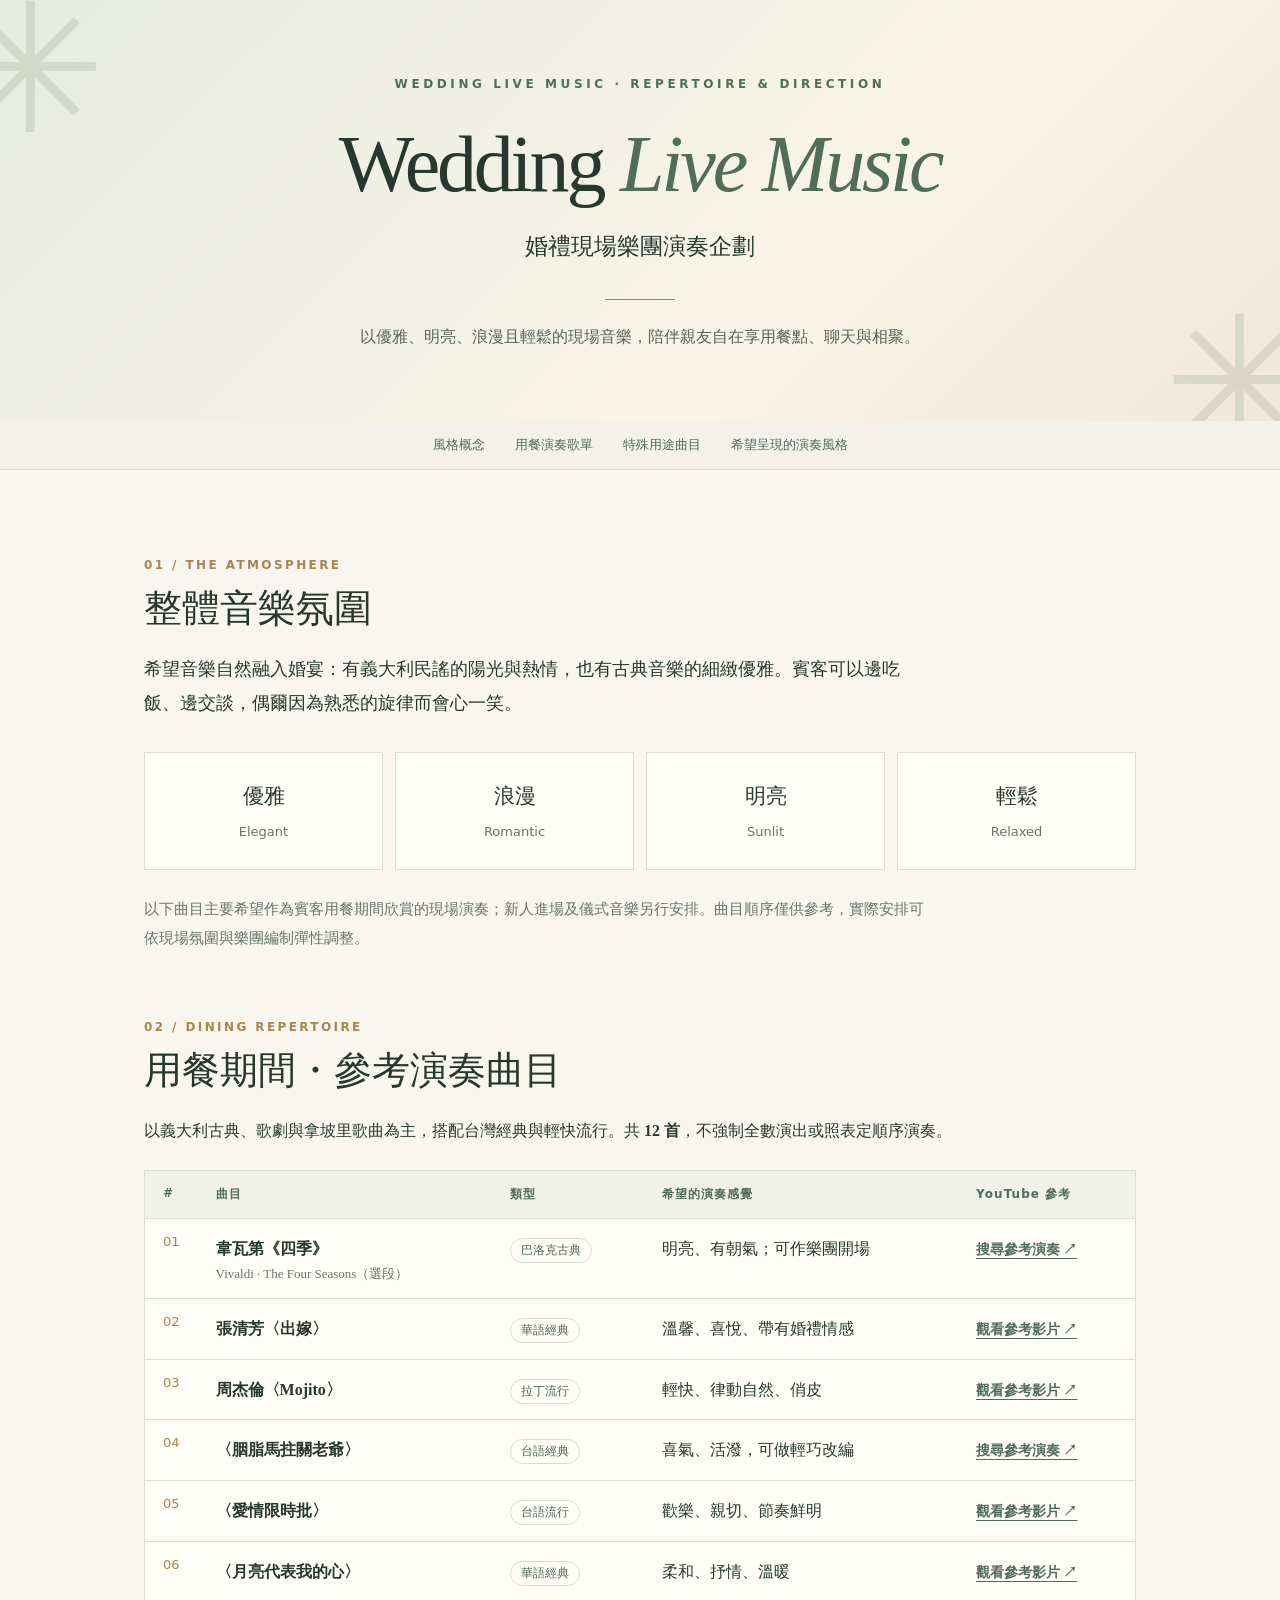
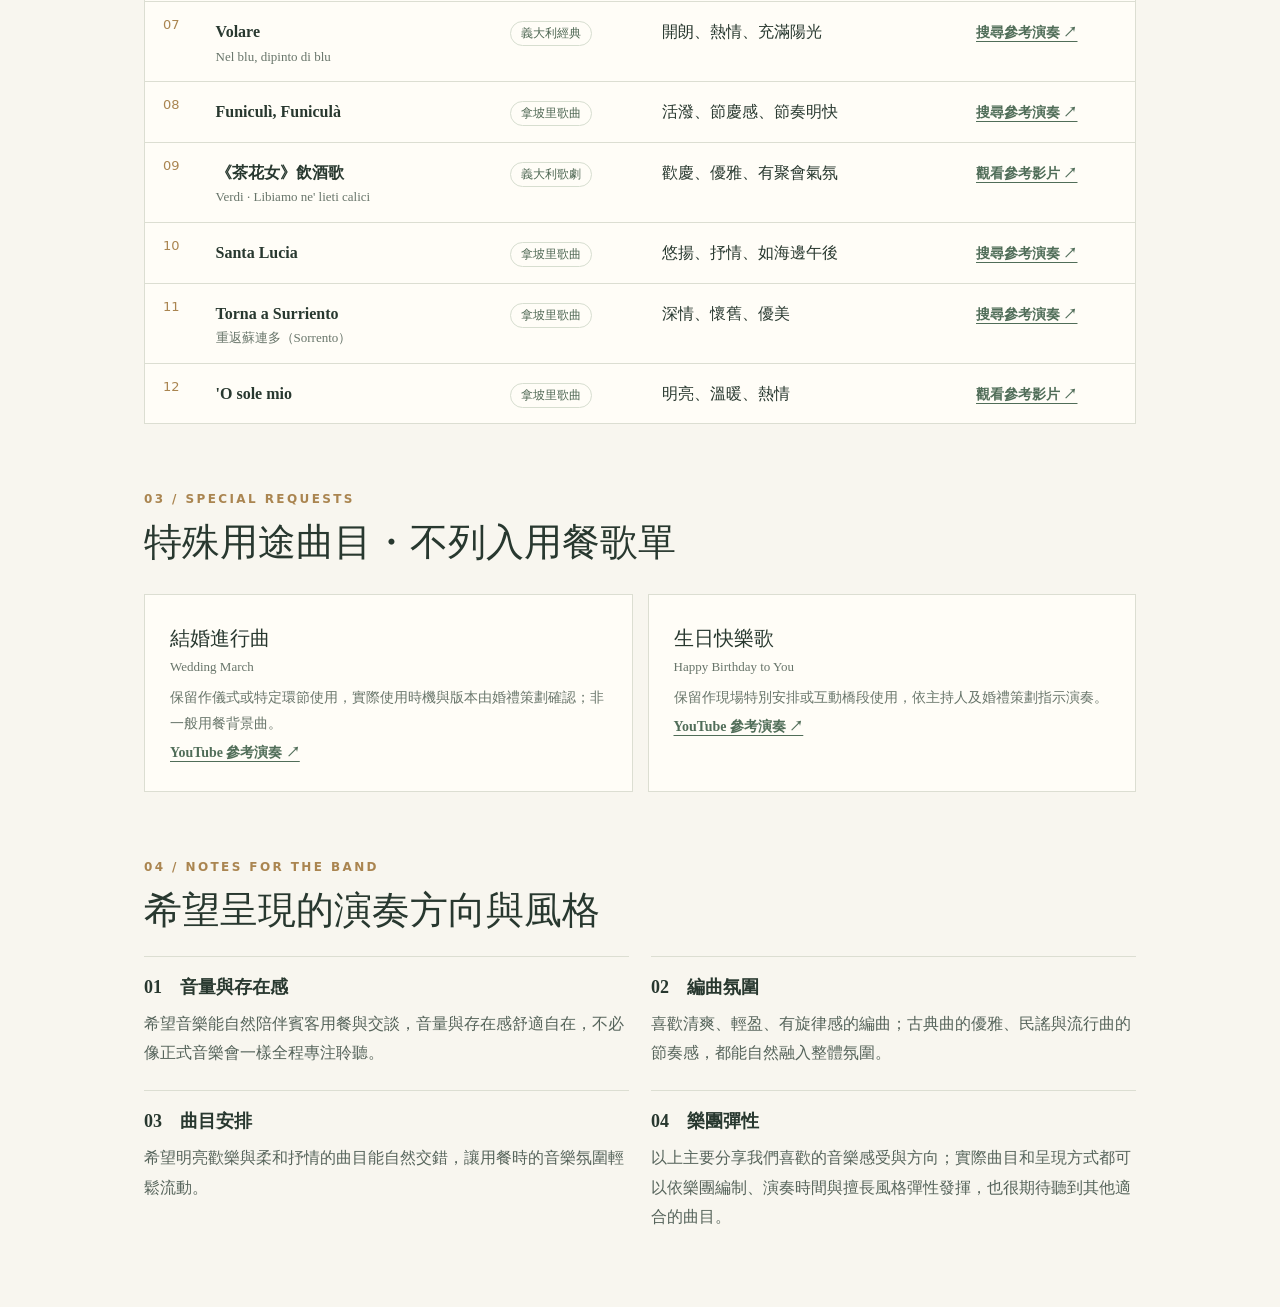
==== index.html @ 462ecec4 "Rename main.html to index.html" ====
<!DOCTYPE html>

<html lang="zh-Hant">
<head>
<meta charset="utf-8"/><meta content="width=device-width,initial-scale=1" name="viewport"/>
<meta content="婚禮用餐期間現場樂團演奏風格與參考曲目。" name="description"/>
<title>婚禮現場演奏企劃｜Wedding Live Music</title>
<link rel="stylesheet" href="styles.css"/>
</head>
<body>
<header class="hero"><div class="eyebrow">Wedding live music · repertoire &amp; direction</div><h1>Wedding <em>Live Music</em></h1><p class="subtitle">婚禮現場樂團演奏企劃</p><span class="rule"></span><p class="lead">以優雅、明亮、浪漫且輕鬆的現場音樂，陪伴親友自在享用餐點、聊天與相聚。</p></header>
<nav aria-label="頁面導覽"><a href="#vision">風格概念</a><a href="#repertoire">用餐演奏歌單</a><a href="#special">特殊用途曲目</a><a href="#brief">希望呈現的演奏風格</a></nav>
<main>
<section id="vision"><div class="section-no">01 / THE ATMOSPHERE</div><h2>整體音樂氛圍</h2><p class="intro">希望音樂自然融入婚宴：有義大利民謠的陽光與熱情，也有古典音樂的細緻優雅。賓客可以邊吃飯、邊交談，偶爾因為熟悉的旋律而會心一笑。</p><div class="mood"><article><strong>優雅</strong><span>Elegant</span></article><article><strong>浪漫</strong><span>Romantic</span></article><article><strong>明亮</strong><span>Sunlit</span></article><article><strong>輕鬆</strong><span>Relaxed</span></article></div><p class="performance-context">以下曲目主要希望作為賓客用餐期間欣賞的現場演奏；新人進場及儀式音樂另行安排。曲目順序僅供參考，實際安排可依現場氛圍與樂團編制彈性調整。</p></section>
<section id="repertoire"><div class="section-no">02 / DINING REPERTOIRE</div><h2>用餐期間・參考演奏曲目</h2><p>以義大利古典、歌劇與拿坡里歌曲為主，搭配台灣經典與輕快流行。共 <strong>12 首</strong>，不強制全數演出或照表定順序演奏。</p><div class="table-wrap"><table><thead><tr><th>#</th><th>曲目</th><th>類型</th><th>希望的演奏感覺</th><th>YouTube 參考</th></tr></thead><tbody>
<tr><td>01</td><td><span class="song">韋瓦第《四季》</span><span class="latin">Vivaldi · The Four Seasons（選段）</span></td><td><span class="tag">巴洛克古典</span></td><td>明亮、有朝氣；可作樂團開場</td><td><a class="video-link" href="https://www.youtube.com/results?search_query=Vivaldi%20The%20Four%20Seasons%20Spring%20violin%20performance" rel="noopener noreferrer" target="_blank">搜尋參考演奏 ↗</a></td></tr>
<tr><td>02</td><td><span class="song">張清芳〈出嫁〉</span></td><td><span class="tag">華語經典</span></td><td>溫馨、喜悅、帶有婚禮情感</td><td><a class="video-link" href="https://www.youtube.com/watch?v=y2hz93m0xN0" rel="noopener noreferrer" target="_blank">觀看參考影片 ↗</a></td></tr>
<tr><td>03</td><td><span class="song">周杰倫〈Mojito〉</span></td><td><span class="tag">拉丁流行</span></td><td>輕快、律動自然、俏皮</td><td><a class="video-link" href="https://www.youtube.com/watch?v=-biOGdYiF-I" rel="noopener noreferrer" target="_blank">觀看參考影片 ↗</a></td></tr>
<tr><td>04</td><td><span class="song">〈胭脂馬拄關老爺〉</span></td><td><span class="tag">台語經典</span></td><td>喜氣、活潑，可做輕巧改編</td><td><a class="video-link" href="https://www.youtube.com/results?search_query=%E8%83%AD%E8%84%82%E9%A6%AC%E6%8B%84%E9%97%9C%E8%80%81%E7%88%BA%20%E6%AD%8C%E6%9B%B2" rel="noopener noreferrer" target="_blank">搜尋參考演奏 ↗</a></td></tr>
<tr><td>05</td><td><span class="song">〈愛情限時批〉</span></td><td><span class="tag">台語流行</span></td><td>歡樂、親切、節奏鮮明</td><td><a class="video-link" href="https://www.youtube.com/watch?v=KHQCv54Az0c" rel="noopener noreferrer" target="_blank">觀看參考影片 ↗</a></td></tr>
<tr><td>06</td><td><span class="song">〈月亮代表我的心〉</span></td><td><span class="tag">華語經典</span></td><td>柔和、抒情、溫暖</td><td><a class="video-link" href="https://www.youtube.com/watch?v=yey9j9I6rlI" rel="noopener noreferrer" target="_blank">觀看參考影片 ↗</a></td></tr>
<tr><td>07</td><td><span class="song">Volare</span><span class="latin">Nel blu, dipinto di blu</span></td><td><span class="tag">義大利經典</span></td><td>開朗、熱情、充滿陽光</td><td><a class="video-link" href="https://www.youtube.com/results?search_query=Domenico%20Modugno%20Volare%20Nel%20blu%20dipinto%20di%20blu" rel="noopener noreferrer" target="_blank">搜尋參考演奏 ↗</a></td></tr>
<tr><td>08</td><td><span class="song">Funiculì, Funiculà</span></td><td><span class="tag">拿坡里歌曲</span></td><td>活潑、節慶感、節奏明快</td><td><a class="video-link" href="https://www.youtube.com/results?search_query=Luciano%20Pavarotti%20Funiculi%20Funicula" rel="noopener noreferrer" target="_blank">搜尋參考演奏 ↗</a></td></tr>
<tr><td>09</td><td><span class="song">《茶花女》飲酒歌</span><span class="latin">Verdi · Libiamo ne' lieti calici</span></td><td><span class="tag">義大利歌劇</span></td><td>歡慶、優雅、有聚會氣氛</td><td><a class="video-link" href="https://www.youtube.com/watch?v=afhAqMeeQJk" rel="noopener noreferrer" target="_blank">觀看參考影片 ↗</a></td></tr>
<tr><td>10</td><td><span class="song">Santa Lucia</span></td><td><span class="tag">拿坡里歌曲</span></td><td>悠揚、抒情、如海邊午後</td><td><a class="video-link" href="https://www.youtube.com/results?search_query=Luciano%20Pavarotti%20Santa%20Lucia" rel="noopener noreferrer" target="_blank">搜尋參考演奏 ↗</a></td></tr>
<tr><td>11</td><td><span class="song">Torna a Surriento</span><span class="latin">重返蘇連多（Sorrento）</span></td><td><span class="tag">拿坡里歌曲</span></td><td>深情、懷舊、優美</td><td><a class="video-link" href="https://www.youtube.com/results?search_query=Luciano%20Pavarotti%20Torna%20a%20Surriento" rel="noopener noreferrer" target="_blank">搜尋參考演奏 ↗</a></td></tr>
<tr><td>12</td><td><span class="song">'O sole mio</span></td><td><span class="tag">拿坡里歌曲</span></td><td>明亮、溫暖、熱情</td><td><a class="video-link" href="https://www.youtube.com/watch?v=5a0juQ0aeGI" rel="noopener noreferrer" target="_blank">觀看參考影片 ↗</a></td></tr>
</tbody></table></div></section>
<section id="special"><div class="section-no">03 / SPECIAL REQUESTS</div><h2>特殊用途曲目・不列入用餐歌單</h2><div class="special"><article><h3>結婚進行曲 <span class="latin">Wedding March</span></h3><p>保留作儀式或特定環節使用，實際使用時機與版本由婚禮策劃確認；非一般用餐背景曲。</p><a class="video-link" href="https://www.youtube.com/results?search_query=Mendelssohn%20Wedding%20March%20orchestral" rel="noopener noreferrer" target="_blank">YouTube 參考演奏 ↗</a></article><article><h3>生日快樂歌 <span class="latin">Happy Birthday to You</span></h3><p>保留作現場特別安排或互動橋段使用，依主持人及婚禮策劃指示演奏。</p><a class="video-link" href="https://www.youtube.com/results?search_query=Happy%20Birthday%20to%20You%20traditional%20song" rel="noopener noreferrer" target="_blank">YouTube 參考演奏 ↗</a></article></div></section>
<section id="brief"><div class="section-no">04 / NOTES FOR THE BAND</div><h2>希望呈現的演奏方向與風格</h2><div class="points"><article><h3>01　音量與存在感</h3><p>希望音樂能自然陪伴賓客用餐與交談，音量與存在感舒適自在，不必像正式音樂會一樣全程專注聆聽。</p></article><article><h3>02　編曲氛圍</h3><p>喜歡清爽、輕盈、有旋律感的編曲；古典曲的優雅、民謠與流行曲的節奏感，都能自然融入整體氛圍。</p></article><article><h3>03　曲目安排</h3><p>希望明亮歡樂與柔和抒情的曲目能自然交錯，讓用餐時的音樂氛圍輕鬆流動。</p></article><article><h3>04　樂團彈性</h3><p>以上主要分享我們喜歡的音樂感受與方向；實際曲目和呈現方式都可以依樂團編制、演奏時間與擅長風格彈性發揮，也很期待聽到其他適合的曲目。</p></article></div></section>
</main>
</body></html>
---- styles.css ----
/* Wedding Live Music — styles */
:root{--ink:#28382f;--muted:#68756a;--paper:#f8f6ef;--cream:#fffdf7;--green:#506d58;--line:#dcded2;--gold:#aa8550}*{box-sizing:border-box}html{scroll-behavior:smooth}body{margin:0;background:var(--paper);color:var(--ink);font-family:ui-serif,'Noto Serif TC','Songti TC','PMingLiU',serif;line-height:1.85}a{color:inherit}.hero{background:linear-gradient(135deg,#e7ebdf,#f9f4e8 65%,#f1e7d6);padding:75px 24px 70px;text-align:center;position:relative;overflow:hidden}.hero:before,.hero:after{content:'✳';position:absolute;color:#a5b49d;opacity:.32;font-size:180px;top:-95px;left:-45px}.hero:after{left:auto;right:-35px;top:auto;bottom:-130px}.eyebrow{font:600 12px/1.5 system-ui,sans-serif;letter-spacing:.3em;text-transform:uppercase;color:var(--green)}h1{font-size:clamp(42px,8vw,80px);line-height:1.15;letter-spacing:-.04em;font-weight:500;margin:25px 0 16px}h1 em{font-weight:400;color:var(--green)}.subtitle{font-size:clamp(17px,2.5vw,23px);margin:0}.hero p.lead{max-width:650px;margin:22px auto 0;color:#56645b;font-size:16px}.hero .rule{display:block;margin:30px auto 0;width:70px;border-top:1px solid var(--gold)}nav{display:flex;justify-content:center;gap:30px;padding:15px;background:#f3f1e9;border-bottom:1px solid var(--line);font:500 13px system-ui,sans-serif;flex-wrap:wrap}nav a{text-decoration:none;color:var(--green)}main{max-width:1040px;margin:auto;padding:20px 24px 75px}section{padding-top:68px}.section-no{font:600 12px system-ui,sans-serif;color:var(--gold);letter-spacing:.2em}h2{font-weight:500;font-size:clamp(26px,4vw,38px);line-height:1.4;margin:10px 0 18px}.intro{font-size:18px;max-width:790px}.mood{display:grid;grid-template-columns:repeat(4,1fr);gap:12px;margin-top:32px}.mood article{border:1px solid var(--line);background:var(--cream);padding:24px 16px;text-align:center}.mood strong{display:block;font-size:21px;font-weight:500}.mood span{font:13px system-ui,sans-serif;color:var(--muted)}.note{background:#edf0e7;border-left:3px solid var(--green);padding:20px 24px;margin:28px 0;color:#3d5343}.small{font-size:14px;color:var(--muted)}.table-wrap{overflow-x:auto;background:var(--cream);border:1px solid var(--line);margin-top:25px}table{border-collapse:collapse;width:100%;min-width:600px}th,td{text-align:left;border-bottom:1px solid var(--line);padding:15px 18px;vertical-align:top}th{background:#f0f1e8;font:600 12px system-ui,sans-serif;letter-spacing:.09em;color:var(--green)}td:first-child{font:500 13px system-ui,sans-serif;color:var(--gold);width:50px}tr:last-child td{border-bottom:0}.song{font-weight:600}.latin{font-size:13px;color:var(--muted);display:block;line-height:1.5}.tag{display:inline-block;font:12px system-ui,sans-serif;border:1px solid #d7ded0;border-radius:30px;padding:3px 10px;color:#4d6652;white-space:nowrap}.special{display:grid;grid-template-columns:repeat(2,1fr);gap:15px;margin-top:25px}.special article{background:var(--cream);border:1px solid var(--line);padding:25px}.special h3{font-size:20px;font-weight:500;margin:0 0 8px}.special p{margin:0;color:var(--muted);font-size:14px}.points{display:grid;grid-template-columns:1fr 1fr;gap:22px}.points article{border-top:1px solid var(--line);padding-top:14px}.points h3{font-size:18px;margin:0 0 5px;font-weight:600}.points p{margin:0;color:#56645b}.footer{background:#e7ebdf;text-align:center;padding:32px 20px;color:var(--green);font:13px system-ui,sans-serif}.print-btn{background:var(--green);border:0;border-radius:4px;color:white;padding:11px 19px;font:500 13px system-ui,sans-serif;cursor:pointer;margin-top:24px}@media(max-width:650px){.mood{grid-template-columns:repeat(2,1fr)}.special,.points{grid-template-columns:1fr}.hero{padding:55px 18px}section{padding-top:48px}main{padding:10px 17px 55px}nav{gap:17px}}@media print{nav,.print-btn{display:none}.hero{padding:25px}main{padding:0 10px}section{padding-top:25px}.table-wrap{overflow:visible}table{min-width:0}body{font-size:12px}h1{font-size:40px}h2{font-size:23px}td,th{padding:7px}.mood article,.special article{padding:10px}}


.performance-context{max-width:790px;margin:25px 0 0;color:#68756a;font-size:15px;line-height:1.9}.video-link{display:inline-block;white-space:nowrap;color:#506d58;font-size:.87rem;font-weight:700;text-decoration:underline;text-underline-offset:4px}.video-link:hover{color:#aa8550}@media(max-width:700px){.table-wrap{overflow-x:auto}.table-wrap table{min-width:850px}}
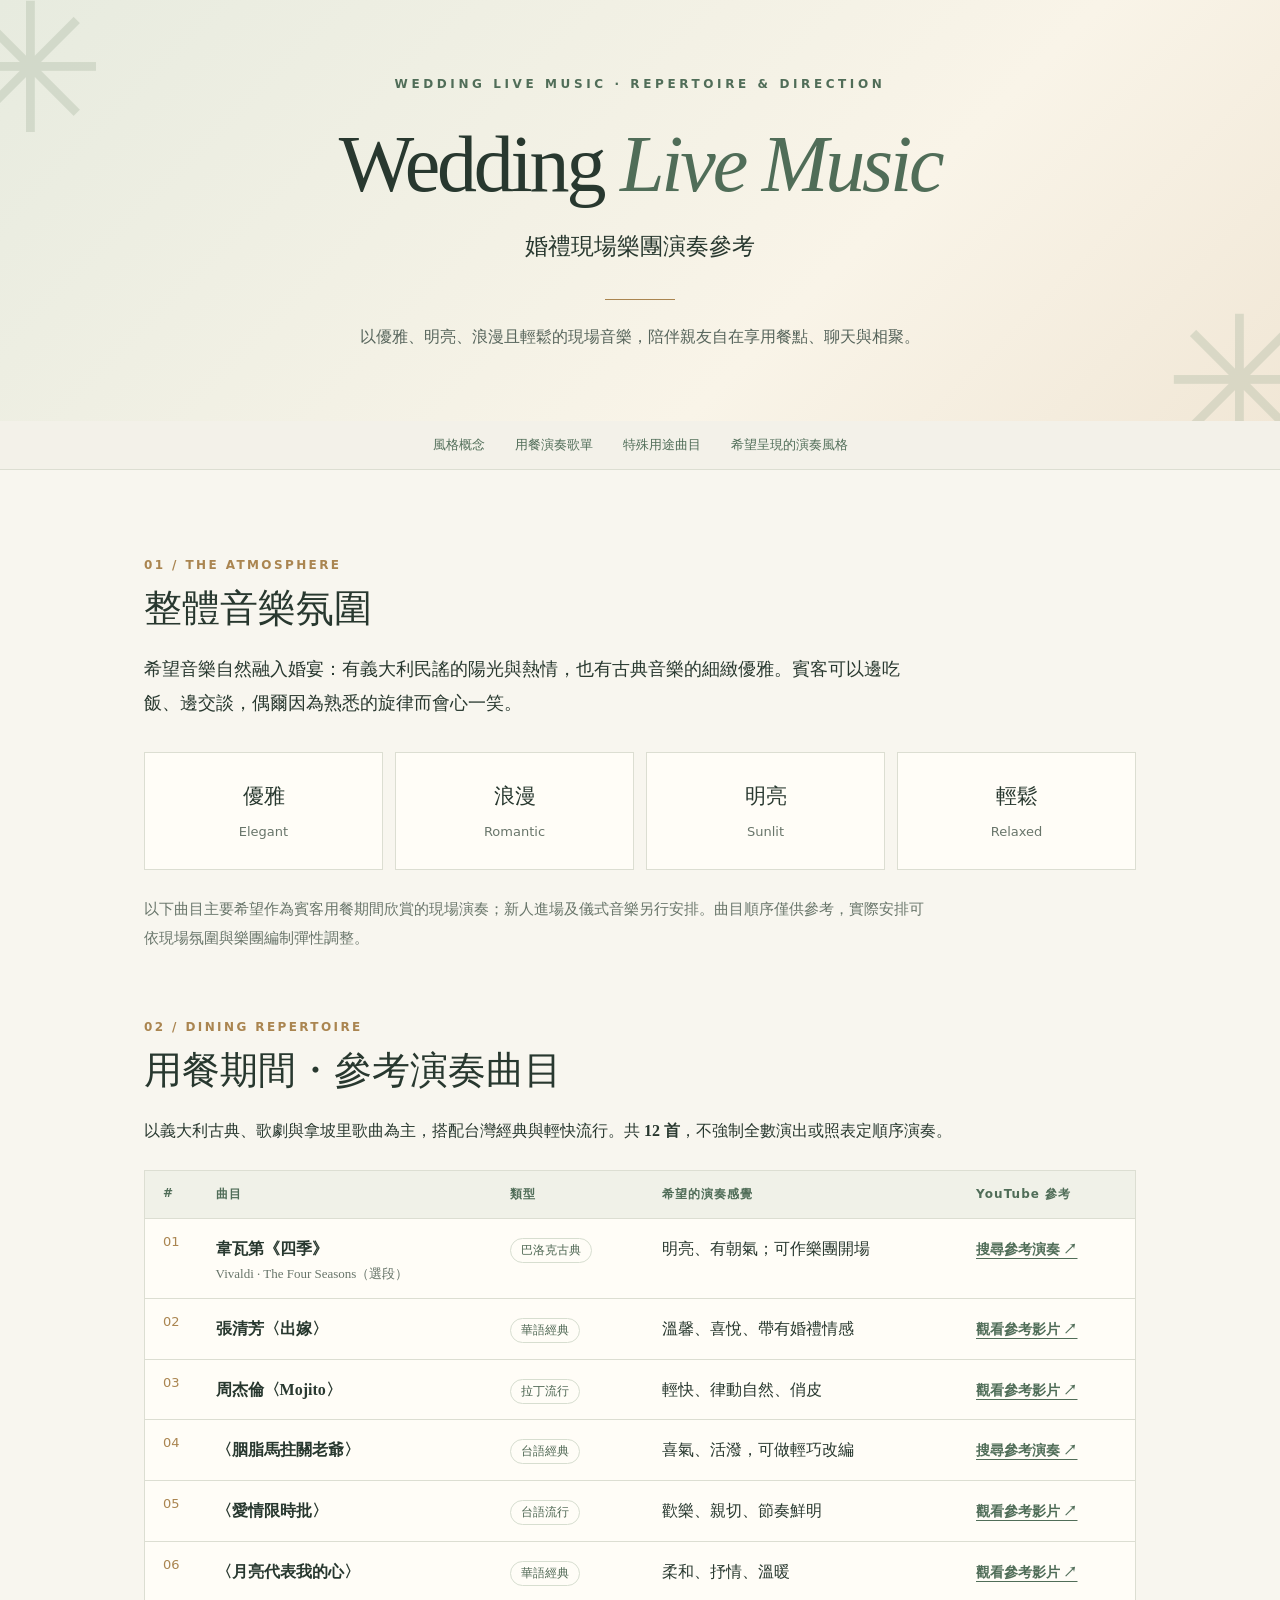
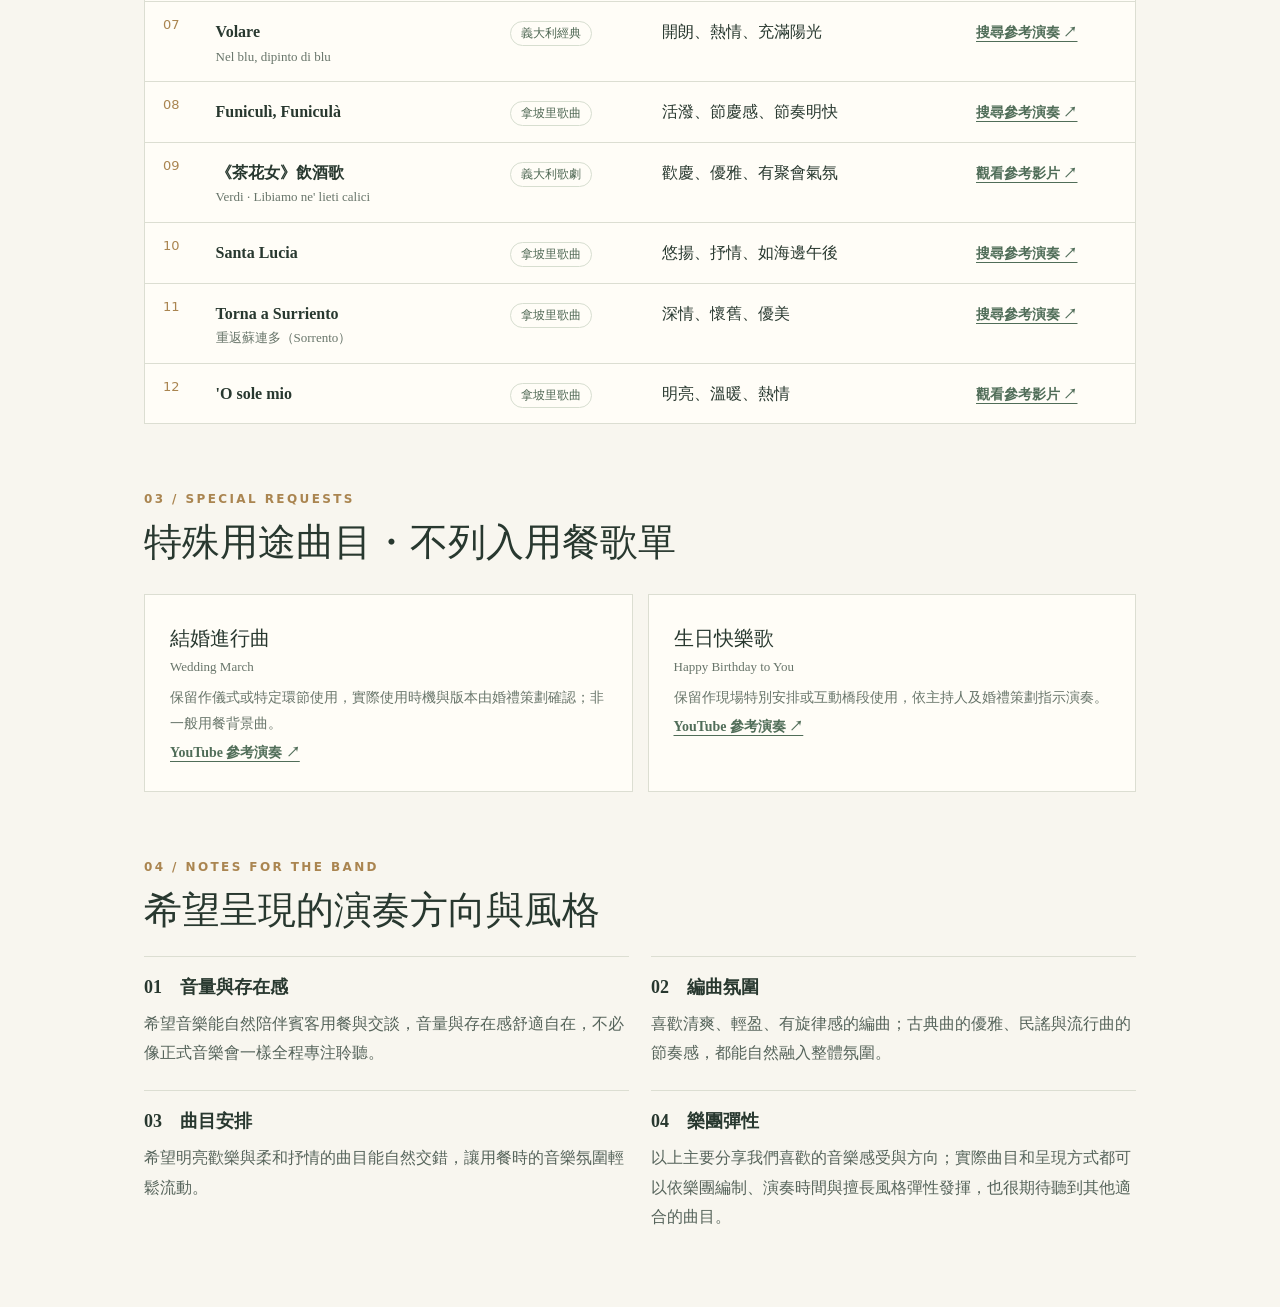
==== commit 2cdd4a3f: "Update wedding music event header content" ====
--- a/index.html
+++ b/index.html
@@ -4,11 +4,11 @@
 <head>
 <meta charset="utf-8"/><meta content="width=device-width,initial-scale=1" name="viewport"/>
 <meta content="婚禮用餐期間現場樂團演奏風格與參考曲目。" name="description"/>
-<title>婚禮現場演奏企劃｜Wedding Live Music</title>
+<title>婚禮現場演奏參考｜Wedding Live Music</title>
 <link rel="stylesheet" href="styles.css"/>
 </head>
 <body>
-<header class="hero"><div class="eyebrow">Wedding live music · repertoire &amp; direction</div><h1>Wedding <em>Live Music</em></h1><p class="subtitle">婚禮現場樂團演奏企劃</p><span class="rule"></span><p class="lead">以優雅、明亮、浪漫且輕鬆的現場音樂，陪伴親友自在享用餐點、聊天與相聚。</p></header>
+<header class="hero"><div class="eyebrow">Wedding live music · repertoire &amp; direction</div><h1>Wedding <em>Live Music</em></h1><p class="subtitle">婚禮現場樂團演奏參考</p><span class="rule"></span><p class="lead">以優雅、明亮、浪漫且輕鬆的現場音樂，陪伴親友自在享用餐點、聊天與相聚。</p></header>
 <nav aria-label="頁面導覽"><a href="#vision">風格概念</a><a href="#repertoire">用餐演奏歌單</a><a href="#special">特殊用途曲目</a><a href="#brief">希望呈現的演奏風格</a></nav>
 <main>
 <section id="vision"><div class="section-no">01 / THE ATMOSPHERE</div><h2>整體音樂氛圍</h2><p class="intro">希望音樂自然融入婚宴：有義大利民謠的陽光與熱情，也有古典音樂的細緻優雅。賓客可以邊吃飯、邊交談，偶爾因為熟悉的旋律而會心一笑。</p><div class="mood"><article><strong>優雅</strong><span>Elegant</span></article><article><strong>浪漫</strong><span>Romantic</span></article><article><strong>明亮</strong><span>Sunlit</span></article><article><strong>輕鬆</strong><span>Relaxed</span></article></div><p class="performance-context">以下曲目主要希望作為賓客用餐期間欣賞的現場演奏；新人進場及儀式音樂另行安排。曲目順序僅供參考，實際安排可依現場氛圍與樂團編制彈性調整。</p></section>
